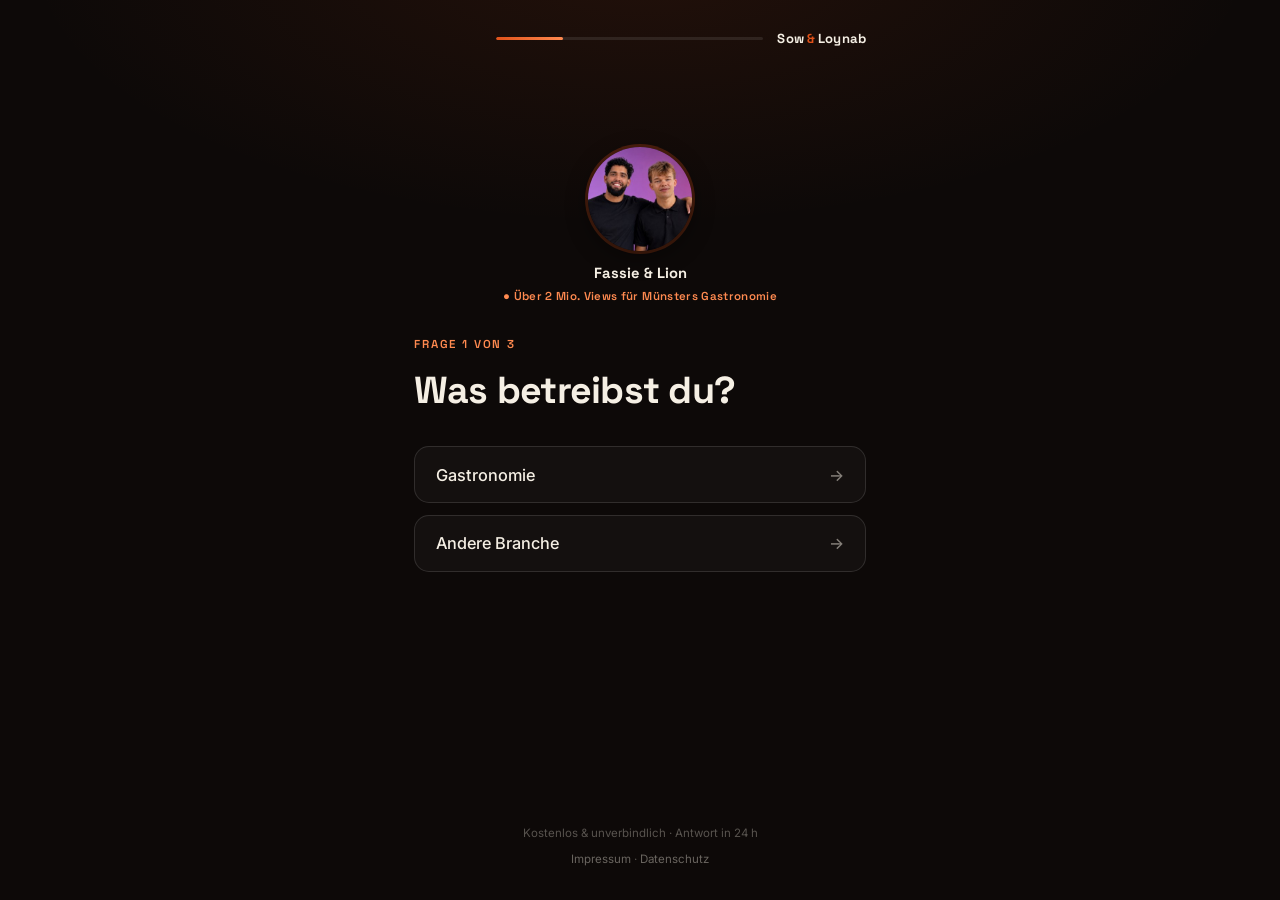
==== check/index.html @ 2d6d18ae "Funnel: sauberer Pfad /check + Weiterleitung von altem funnel.html - Funnel liegt jetzt unter /check" ====
<!DOCTYPE html>
<html lang="de">
<head>
<meta charset="UTF-8">
<meta name="viewport" content="width=device-width, initial-scale=1.0">
<meta name="theme-color" content="#0d0908">
<meta name="robots" content="noindex">
<title>Anfrage · Sow &amp; Loynab Media</title>
<link rel="icon" href="data:image/svg+xml,%3Csvg xmlns='http://www.w3.org/2000/svg' viewBox='0 0 64 64'%3E%3Crect width='64' height='64' rx='14' fill='%23e0521a'/%3E%3Ctext x='32' y='42' font-family='Georgia,serif' font-size='26' font-weight='bold' fill='%23fff' text-anchor='middle'%3ES%26L%3C/text%3E%3C/svg%3E">
<link rel="preconnect" href="https://fonts.googleapis.com">
<link rel="preconnect" href="https://fonts.gstatic.com" crossorigin>
<link href="https://fonts.googleapis.com/css2?family=Space+Grotesk:wght@500;600;700&family=Inter:wght@400;500;600&display=swap" rel="stylesheet">
<style>
*,*::before,*::after{box-sizing:border-box;margin:0;padding:0}
:root{--gold:#e0521a;--gold-l:#ff8a50;--text:#f5efe4;--muted:rgba(245,239,228,.5);--line:rgba(255,255,255,.12)}
html{background:#0d0908}
body{min-height:100svh;background:radial-gradient(ellipse 80% 50% at 50% -5%,rgba(224,82,26,.10),transparent 60%),#0d0908;color:var(--text);font-family:'Inter',sans-serif;-webkit-font-smoothing:antialiased;line-height:1.5}
.funnel{min-height:100svh;max-width:500px;margin:0 auto;display:flex;flex-direction:column;padding:1.25rem 1.5rem 2rem}
/* Kopf: Progress + zurück */
.top{display:flex;align-items:center;gap:.9rem;padding:.4rem 0 1.5rem}
.back{border:none;background:none;color:var(--muted);cursor:pointer;font-family:'Inter',sans-serif;font-size:.82rem;font-weight:500;line-height:1;display:inline-flex;align-items:center;gap:.3rem;flex-shrink:0;padding:.35rem .2rem;transition:color .2s;visibility:hidden}
.back:hover{color:var(--text)}
.prog{flex:1;height:3px;border-radius:3px;background:rgba(255,255,255,.09);overflow:hidden}
.prog-bar{height:100%;width:25%;background:linear-gradient(90deg,var(--gold),var(--gold-l));border-radius:3px;transition:width .4s cubic-bezier(.22,1,.36,1)}
.brand{font-family:'Space Grotesk',sans-serif;font-weight:700;font-size:.82rem;letter-spacing:.01em;flex-shrink:0}
.brand em{color:var(--gold);font-style:normal}
/* Steps */
.stage{flex:1;display:flex;flex-direction:column;justify-content:flex-start;padding:clamp(1.5rem,8vh,5rem) 0 2rem}
.step{display:none;animation:fade .45s cubic-bezier(.22,1,.36,1)}
.step.active{display:block}
@keyframes fade{from{opacity:0;transform:translateY(14px)}to{opacity:1;transform:none}}
.kick{font-family:'Space Grotesk',sans-serif;font-size:.72rem;font-weight:600;letter-spacing:.16em;text-transform:uppercase;color:var(--gold-l);margin-bottom:1rem}
.team-photo{width:104px;height:104px;border-radius:50%;background-image:url('../team.jpg');background-size:140%;background-position:50% 12%;margin:0 auto .7rem;box-shadow:0 6px 22px rgba(0,0,0,.45),0 0 0 3px rgba(224,82,26,.28)}
.team-name{text-align:center;font-family:'Space Grotesk',sans-serif;font-weight:700;font-size:.92rem;color:var(--text);margin-bottom:.25rem}
.trust-line{text-align:center;font-family:'Space Grotesk',sans-serif;font-size:.72rem;font-weight:600;letter-spacing:.03em;color:var(--gold-l);margin-bottom:1.9rem}
.q{font-family:'Space Grotesk',sans-serif;font-weight:700;font-size:clamp(1.75rem,7vw,2.35rem);line-height:1.12;letter-spacing:-.02em;margin-bottom:.6rem}
.q-hint{color:var(--muted);font-size:.9rem;margin-bottom:2rem}
.q+.options{margin-top:2.2rem}
.options{display:flex;flex-direction:column;gap:.7rem}
.opt{width:100%;text-align:left;background:rgba(255,255,255,.03);border:1px solid var(--line);border-radius:15px;padding:1.1rem 1.3rem;color:var(--text);font-family:'Inter',sans-serif;font-size:1.02rem;font-weight:500;cursor:pointer;transition:border-color .2s,background .2s,transform .1s;display:flex;align-items:center;justify-content:space-between;gap:1rem}
.opt:hover{border-color:rgba(224,82,26,.5);background:rgba(224,82,26,.05)}
.opt:active{transform:scale(.99)}
.opt.sel{border-color:var(--gold);background:rgba(224,82,26,.12)}
.opt .arw{color:var(--muted);font-size:1rem}
.opt.sel .arw{color:var(--gold-l)}
/* Freitext-Box */
.other-input{margin-top:.9rem;display:flex;gap:.6rem}
.other-input[hidden]{display:none}
.other-input input{flex:1;background:rgba(255,255,255,.04);border:1px solid var(--line);border-radius:13px;padding:.95rem 1.1rem;color:var(--text);font-family:'Inter',sans-serif;font-size:1rem}
.other-input input:focus{outline:none;border-color:var(--gold)}
.other-input input::placeholder{color:rgba(245,239,228,.32)}
.continue{flex-shrink:0;background:var(--gold);border:none;border-radius:13px;color:#fff;padding:0 1.2rem;font-family:'Space Grotesk',sans-serif;font-weight:700;font-size:.95rem;cursor:pointer}
.err{outline:1.5px solid #cc3030 !important;border-color:#cc3030 !important}
/* Kontakt */
.field{margin-bottom:.8rem}
.field label{display:block;font-size:.75rem;font-weight:600;color:var(--muted);margin-bottom:.35rem}
.field input[type=text]{width:100%;background:rgba(255,255,255,.04);border:1px solid var(--line);border-radius:13px;padding:.95rem 1.1rem;color:var(--text);font-family:'Inter',sans-serif;font-size:1rem}
.field input:focus{outline:none;border-color:var(--gold)}
.field input::placeholder{color:rgba(245,239,228,.3)}
.check{display:flex;align-items:flex-start;gap:.6rem;font-size:.78rem;line-height:1.5;color:var(--muted);margin:1rem 0 1.4rem}
.check input{margin-top:.15rem;accent-color:var(--gold);width:17px;height:17px;flex-shrink:0}
.check a{color:var(--gold-l);text-decoration:none}
.btn-primary{width:100%;background:linear-gradient(105deg,var(--gold),var(--gold-l) 55%,var(--gold));background-size:200% auto;color:#fff;border:none;border-radius:100px;padding:1.05rem 1.5rem;font-family:'Space Grotesk',sans-serif;font-weight:700;font-size:1.02rem;cursor:pointer;box-shadow:0 6px 24px rgba(224,82,26,.4);transition:transform .2s,box-shadow .2s}
.btn-primary:hover{transform:translateY(-2px);box-shadow:0 10px 30px rgba(224,82,26,.55)}
.btn-primary:disabled{opacity:.6;transform:none}
.wa-alt{display:block;text-align:center;margin-top:1.1rem;color:var(--muted);font-size:.85rem;text-decoration:none}
.wa-alt b{color:#25D366;font-weight:600}
.btn-wa{display:inline-flex;align-items:center;justify-content:center;gap:.55rem;background:#25D366;color:#fff;text-decoration:none;border-radius:100px;padding:.95rem 1.7rem;font-family:'Space Grotesk',sans-serif;font-weight:700;font-size:.98rem;box-shadow:0 4px 18px rgba(37,211,102,.35);transition:transform .2s;margin:1.6rem auto .2rem}
.btn-wa:hover{transform:translateY(-2px)}
.btn-wa svg{width:20px;height:20px;fill:#fff}
.wa-note{font-size:.82rem;color:var(--muted);line-height:1.6;max-width:340px;margin:.9rem auto 0}
.summary{background:rgba(255,255,255,.03);border:1px solid var(--line);border-radius:14px;padding:.9rem 1.1rem;margin-bottom:1.5rem;font-size:.82rem;color:var(--muted);line-height:1.7}
.summary b{color:var(--text);font-weight:600}
/* Danke */
.thanks{display:none;text-align:center;margin:auto 0}
.thanks.active{display:block;animation:fade .5s ease}
.ring{width:74px;height:74px;border-radius:50%;background:rgba(224,82,26,.14);border:1px solid rgba(224,82,26,.4);display:flex;align-items:center;justify-content:center;margin:0 auto 1.5rem;font-size:2rem;color:var(--gold-l)}
.thanks h2{font-family:'Space Grotesk',sans-serif;font-size:1.7rem;margin-bottom:.8rem}
.thanks p{color:var(--muted);line-height:1.7;max-width:360px;margin:0 auto}
.sig{margin-top:1.6rem;font-size:.8rem;color:var(--muted)}
.sig b{color:var(--text)}
.foot{text-align:center;font-size:.72rem;color:rgba(245,239,228,.32);padding-top:1rem}
.foot-legal{display:block;margin-top:.5rem}
.foot-legal a{color:rgba(245,239,228,.4);text-decoration:none}
.foot-legal a:hover{color:var(--gold-l)}
.modal-ov{position:fixed;inset:0;z-index:200;background:rgba(5,4,3,.82);backdrop-filter:blur(6px);-webkit-backdrop-filter:blur(6px);display:flex;align-items:flex-end;justify-content:center;opacity:0;visibility:hidden;transition:opacity .3s,visibility .3s}
.modal-ov.open{opacity:1;visibility:visible}
.modal-card{width:100%;max-width:520px;max-height:88vh;background:#15100c;border:1px solid var(--line);border-radius:20px 20px 0 0;display:flex;flex-direction:column;transform:translateY(32px);transition:transform .3s cubic-bezier(.22,1,.36,1)}
.modal-ov.open .modal-card{transform:none}
.modal-hd{display:flex;align-items:center;justify-content:space-between;padding:1.1rem 1.3rem;border-bottom:1px solid var(--line);flex-shrink:0}
.modal-hd h3{font-family:'Space Grotesk',sans-serif;font-size:1.05rem;font-weight:700}
.modal-x{background:none;border:none;color:var(--muted);font-size:1.3rem;line-height:1;cursor:pointer;padding:.2rem .3rem}
.modal-bd{overflow-y:auto;padding:1.2rem 1.3rem 1.8rem;font-size:.82rem;line-height:1.65;color:rgba(245,239,228,.72)}
.modal-bd h4{font-family:'Space Grotesk',sans-serif;color:var(--text);font-size:.88rem;margin:1.1rem 0 .4rem}
.modal-bd h4:first-child{margin-top:0}
.modal-bd p{margin-bottom:.6rem}
.modal-bd strong{color:var(--text)}
</style>
</head>
<body>
<div class="funnel">
  <div class="top">
    <button class="back" id="back" aria-label="Zurück">&larr; Zurück</button>
    <div class="prog"><div class="prog-bar" id="bar"></div></div>
    <div class="brand">Sow <em>&amp;</em> Loynab</div>
  </div>

  <div class="stage">

    <!-- FRAGE 1 -->
    <section class="step active" data-step="0">
      <div class="team-photo" role="img" aria-label="Fassie und Lion aus Münster"></div>
      <div class="team-name">Fassie &amp; Lion</div>
      <div class="trust-line">● Über 2 Mio. Views für Münsters Gastronomie</div>
      <div class="kick">Frage 1 von 3</div>
      <h2 class="q">Was betreibst du?</h2>
      <div class="options">
        <button class="opt" data-q="branche" data-v="Gastronomie">Gastronomie <span class="arw">→</span></button>
        <button class="opt" data-q="branche" data-v="Andere Branche" data-ask="Welche Branche?" data-prefix="">Andere Branche <span class="arw">→</span></button>
      </div>
      <div class="other-input" hidden><input type="text"><button class="continue">Weiter</button></div>
    </section>

    <!-- FRAGE 2 -->
    <section class="step" data-step="1">
      <div class="kick">Frage 2 von 3</div>
      <h2 class="q">Wo ist dein Laden?</h2>
      <div class="q-hint">Mehrere Standorte? Nimm den, der Münster am nächsten ist.</div>
      <div class="options">
        <button class="opt" data-q="standort" data-v="Münster">Münster <span class="arw">→</span></button>
        <button class="opt" data-q="standort" data-v="In NRW" data-ask="In welcher Stadt?" data-prefix="NRW – ">In NRW <span class="arw">→</span></button>
        <button class="opt" data-q="standort" data-v="Außerhalb" data-ask="In welcher Stadt?" data-prefix="Außerhalb – ">Außerhalb <span class="arw">→</span></button>
      </div>
      <div class="other-input" hidden><input type="text"><button class="continue">Weiter</button></div>
    </section>

    <!-- FRAGE 3 -->
    <section class="step" data-step="2">
      <div class="kick">Frage 3 von 3</div>
      <h2 class="q">Machst du aktuell schon Social Media für deinen Laden?</h2>
      <div class="options">
        <button class="opt" data-q="social" data-v="Ja, mit einer Agentur">Ja, mit einer Agentur <span class="arw">→</span></button>
        <button class="opt" data-q="social" data-v="Ja, selbst / mit dem Team">Ja, selbst / mit dem Team <span class="arw">→</span></button>
        <button class="opt" data-q="social" data-v="Nein, noch nicht richtig">Nein, noch nicht richtig <span class="arw">→</span></button>
      </div>
      <div class="other-input" hidden><input type="text"><button class="continue">Weiter</button></div>
    </section>

    <!-- KONTAKT -->
    <section class="step" data-step="3">
      <div class="kick">Fast geschafft</div>
      <h2 class="q">Wohin dürfen wir dir antworten?</h2>
      <div class="summary" id="summary"></div>
      <form id="contact-form" novalidate>
        <div class="field"><label for="c-name">Dein Name</label><input type="text" id="c-name" placeholder="Max Mustermann"></div>
        <div class="field"><label for="c-lokal">Name deines Lokals</label><input type="text" id="c-lokal" placeholder="z. B. Café Münster"></div>
        <div class="field"><label for="c-kontakt">E-Mail oder Telefon</label><input type="text" id="c-kontakt" placeholder="hallo@deinlokal.de oder 0151 …"></div>
        <label class="check"><input type="checkbox" id="c-dsgvo"><span>Ich stimme zu, dass meine Angaben zur Kontaktaufnahme gespeichert werden. (<a href="#" data-modal="datenschutz">Datenschutz</a>)</span></label>
        <button type="submit" class="btn-primary" id="submit-btn">Auf die Warteliste →</button>
      </form>
      <a class="wa-alt" id="wa-alt" href="#">oder direkt <b>per WhatsApp schreiben →</b></a>
    </section>

  </div>

  <!-- DANKE -->
  <div class="thanks" id="thanks">
    <div class="ring">✓</div>
    <h2>Top — deine Anfrage ist da.</h2>
    <p>Wir schauen uns deinen Laden persönlich an und melden uns innerhalb von 24&nbsp;Stunden.</p>
    <a class="btn-wa" id="wa-after" href="#">
      <svg viewBox="0 0 24 24" aria-hidden="true"><path d="M17.472 14.382c-.297-.149-1.758-.867-2.03-.967-.273-.099-.471-.148-.67.15-.197.297-.767.966-.94 1.164-.173.199-.347.223-.644.075-.297-.15-1.255-.463-2.39-1.475-.883-.788-1.48-1.761-1.653-2.059-.173-.297-.018-.458.13-.606.134-.133.298-.347.446-.52.149-.174.198-.298.298-.497.099-.198.05-.371-.025-.52-.075-.149-.669-1.612-.916-2.207-.242-.579-.487-.5-.669-.51-.173-.008-.371-.01-.57-.01-.198 0-.52.074-.792.372-.272.297-1.04 1.016-1.04 2.479 0 1.462 1.065 2.875 1.213 3.074.149.198 2.096 3.2 5.077 4.487.709.306 1.262.489 1.694.625.712.227 1.36.195 1.871.118.571-.085 1.758-.719 2.006-1.413.248-.694.248-1.289.173-1.413-.074-.124-.272-.198-.57-.347m-5.421 7.403h-.004a9.87 9.87 0 01-5.031-1.378l-.361-.214-3.741.982.998-3.648-.235-.374a9.86 9.86 0 01-1.51-5.26c.001-5.45 4.436-9.884 9.888-9.884 2.64 0 5.122 1.03 6.988 2.898a9.825 9.825 0 012.893 6.994c-.003 5.45-4.437 9.884-9.885 9.884m8.413-18.297A11.815 11.815 0 0012.05 0C5.495 0 .16 5.335.157 11.892c0 2.096.547 4.142 1.588 5.945L.057 24l6.305-1.654a11.882 11.882 0 005.683 1.448h.005c6.554 0 11.89-5.335 11.893-11.893a11.821 11.821 0 00-3.48-8.413z"/></svg>
      Direkt per WhatsApp schreiben
    </a>
    <p class="wa-note">Am liebsten unkompliziert per WhatsApp — da antworten wir am schnellsten. Deine Angaben sind schon vorausgefüllt, ein Tipp genügt.</p>
    <div class="sig">— <b>Fassie &amp; Lion</b> aus Münster</div>
  </div>

  <div class="foot">Kostenlos &amp; unverbindlich · Antwort in 24&nbsp;h<span class="foot-legal"><a href="#" data-modal="impressum">Impressum</a> · <a href="#" data-modal="datenschutz">Datenschutz</a></span></div>
</div>

<script>
(function(){
  var FORMSPREE = 'https://formspree.io/f/mkodlooe';
  var WA = '491758775258';
  var state = {};
  /* Quelle aus dem Link lesen: ?q=instagram / ?q=tiktok */
  var _q = (new URLSearchParams(location.search).get('q') || '').toLowerCase();
  var SOURCE = (_q === 'ig' || _q === 'instagram') ? 'Instagram'
             : (_q === 'tt' || _q === 'tiktok') ? 'TikTok'
             : (_q ? _q : 'Direkt / Unbekannt');
  var steps = [].slice.call(document.querySelectorAll('.step[data-step]'));
  var total = steps.length;
  var cur = 0;
  var bar = document.getElementById('bar');
  var back = document.getElementById('back');
  var thanks = document.getElementById('thanks');

  function render(){
    steps.forEach(function(s,i){ s.classList.toggle('active', i===cur); });
    bar.style.width = ((cur+1)/total*100) + '%';
    back.style.visibility = cur>0 ? 'visible' : 'hidden';
    if(cur===total-1) buildSummary();
    try{ window.scrollTo(0,0); }catch(e){}
  }
  function next(){ if(cur<total-1){ cur++; render(); } }
  function prev(){ if(cur>0){ cur--; render(); } }
  back.addEventListener('click', prev);

  document.querySelectorAll('.opt').forEach(function(btn){
    btn.addEventListener('click', function(){
      var step = btn.closest('.step');
      step.querySelectorAll('.opt').forEach(function(b){ b.classList.remove('sel'); });
      btn.classList.add('sel');
      var q = btn.dataset.q;
      var box = step.querySelector('.other-input');
      if(btn.dataset.ask){
        var inp = box.querySelector('input');
        inp.placeholder = btn.dataset.ask;
        inp.value = '';
        box.hidden = false;
        box.dataset.q = q;
        box.dataset.prefix = btn.dataset.prefix || '';
        box.dataset.fallback = btn.dataset.v;
        inp.focus();
      } else {
        if(box) box.hidden = true;
        state[q] = btn.dataset.v;
        setTimeout(next, 200);
      }
    });
  });

  document.querySelectorAll('.other-input .continue').forEach(function(c){
    c.addEventListener('click', function(){
      var box = c.closest('.other-input');
      var inp = box.querySelector('input');
      var txt = inp.value.trim();
      if(!txt){ inp.classList.add('err'); setTimeout(function(){ inp.classList.remove('err'); }, 2000); return; }
      state[box.dataset.q] = (box.dataset.prefix || '') + txt;
      box.hidden = true;
      setTimeout(next, 150);
    });
  });
  document.querySelectorAll('.other-input input').forEach(function(inp){
    inp.addEventListener('keydown', function(e){ if(e.key==='Enter'){ e.preventDefault(); inp.closest('.other-input').querySelector('.continue').click(); } });
  });

  var stepIndex = { branche:0, standort:1, social:2 };
  function answer(key){
    if(state[key] && String(state[key]).trim()) return state[key];
    var st = steps[stepIndex[key]];
    if(st){ var box = st.querySelector('.other-input'); var inp = box && box.querySelector('input'); if(inp && inp.value.trim()) return (box.dataset.prefix||'') + inp.value.trim(); }
    return '';
  }
  function buildSummary(){
    var s = document.getElementById('summary');
    s.innerHTML = '<b>Branche:</b> ' + (answer('branche')||'–') + '<br><b>Standort:</b> ' + (answer('standort')||'–') + '<br><b>Social Media:</b> ' + (answer('social')||'–');
  }

  var name = document.getElementById('c-name');
  var lokal = document.getElementById('c-lokal');
  var kontakt = document.getElementById('c-kontakt');
  var dsgvo = document.getElementById('c-dsgvo');
  var form = document.getElementById('contact-form');
  var btn = document.getElementById('submit-btn');

  function flag(el){ el.classList.add('err'); setTimeout(function(){ el.classList.remove('err'); }, 2200); }
  function validContact(){
    var ok = true;
    if(!name.value.trim()){ flag(name); ok=false; }
    if(!lokal.value.trim()){ flag(lokal); ok=false; }
    if(!kontakt.value.trim()){ flag(kontakt); ok=false; }
    return ok;
  }
  function waLink(){
    var m = 'Hallo Fassie & Lion! ';
    if(name.value.trim()) m += 'Ich bin ' + name.value.trim() + '. ';
    if(lokal.value.trim()) m += 'Lokal: ' + lokal.value.trim() + '. ';
    m += 'Branche: ' + (answer('branche')||'-') + ' · Standort: ' + (answer('standort')||'-') + ' · Social Media: ' + (answer('social')||'-') + '. ';
    m += 'Ich möchte auf die Warteliste.';
    if(kontakt.value.trim()) m += ' Kontakt: ' + kontakt.value.trim();
    m += ' | Quelle: ' + SOURCE;
    return 'https://wa.me/' + WA + '?text=' + encodeURIComponent(m);
  }

  function done(){
    steps.forEach(function(s){ s.classList.remove('active'); });
    document.querySelector('.stage').style.display = 'none';
    document.querySelector('.top').style.display = 'none';
    thanks.classList.add('active');
    try{ window.scrollTo(0,0); }catch(e){}
  }

  document.getElementById('wa-alt').addEventListener('click', function(e){
    e.preventDefault();
    if(!validContact()) return;
    window.open(waLink(), '_blank', 'noopener');
    done();
  });

  var waAfter = document.getElementById('wa-after');
  if(waAfter) waAfter.addEventListener('click', function(e){ e.preventDefault(); window.open(waLink(), '_blank', 'noopener'); });

  form.addEventListener('submit', function(e){
    e.preventDefault();
    if(!validContact()) return;
    if(!dsgvo.checked){ flag(dsgvo.parentElement); return; }
    if(FORMSPREE.indexOf('/f/')===-1 || FORMSPREE.indexOf('DEIN_ENDPUNKT')!==-1){
      window.open(waLink(), '_blank', 'noopener'); done(); return;
    }
    btn.disabled = true; btn.textContent = 'Wird gesendet …';
    var fd = new FormData();
    fd.append('Branche', answer('branche'));
    fd.append('Standort', answer('standort'));
    fd.append('Social Media', answer('social'));
    fd.append('Name', name.value.trim());
    fd.append('Lokal', lokal.value.trim());
    fd.append('Kontakt', kontakt.value.trim());
    fd.append('Quelle', SOURCE);
    fd.append('_subject', 'Neue Anfrage (' + SOURCE + '): ' + (lokal.value.trim() || name.value.trim()));
    fetch(FORMSPREE, { method:'POST', headers:{'Accept':'application/json'}, body: fd })
      .then(function(){ done(); })
      .catch(function(){ window.open(waLink(),'_blank','noopener'); done(); });
  });

  render();
})();
</script>
<!-- IMPRESSUM POPUP -->
<div class="modal-ov" id="m-impressum" role="dialog" aria-modal="true" aria-label="Impressum">
  <div class="modal-card">
    <div class="modal-hd"><h3>Impressum</h3><button class="modal-x" data-close aria-label="Schließen">&times;</button></div>
    <div class="modal-bd">
      <h4>Angaben gemäß § 5 TMG</h4>
      <p><strong>Sow &amp; Loynab Media GbR</strong><br>Heinrich-Ebel-Str. 11<br>48161 Münster<br>Deutschland</p>
      <h4>Vertreten durch</h4>
      <p>die Gesellschafter Fassie Loynab und Lion Sow</p>
      <h4>Kontakt</h4>
      <p>E-Mail: loynabf@gmail.com<br>Telefon: 0176 53782372</p>
      <h4>Verantwortlich für den Inhalt nach § 18 Abs. 2 MStV</h4>
      <p>Fassie Loynab und Lion Sow<br>Heinrich-Ebel-Str. 11, 48161 Münster</p>
      <h4>Streitschlichtung</h4>
      <p>Die Europäische Kommission stellt eine Plattform zur Online-Streitbeilegung (OS) bereit: https://ec.europa.eu/consumers/odr/. Wir sind nicht bereit oder verpflichtet, an Streitbeilegungsverfahren vor einer Verbraucherschlichtungsstelle teilzunehmen.</p>
      <h4>Haftung für Inhalte</h4>
      <p>Als Diensteanbieter sind wir gemäß § 7 Abs. 1 TMG für eigene Inhalte auf diesen Seiten nach den allgemeinen Gesetzen verantwortlich. Nach §§ 8 bis 10 TMG sind wir als Diensteanbieter jedoch nicht verpflichtet, übermittelte oder gespeicherte fremde Informationen zu überwachen.</p>
    </div>
  </div>
</div>

<!-- DATENSCHUTZ POPUP -->
<div class="modal-ov" id="m-datenschutz" role="dialog" aria-modal="true" aria-label="Datenschutzerklärung">
  <div class="modal-card">
    <div class="modal-hd"><h3>Datenschutzerklärung</h3><button class="modal-x" data-close aria-label="Schließen">&times;</button></div>
    <div class="modal-bd">
      <h4>1. Verantwortlicher</h4>
      <p>Verantwortlich im Sinne der DSGVO ist:<br><strong>Sow &amp; Loynab Media GbR</strong>, Heinrich-Ebel-Str. 11, 48161 Münster. E-Mail: loynabf@gmail.com</p>
      <h4>2. Erhebung und Speicherung personenbezogener Daten</h4>
      <p>Wenn ihr unser Kontaktformular ausfüllt, erheben wir folgende Daten: Vorname, Name des Lokals, E-Mail-Adresse bzw. Telefonnummer sowie eure Antworten auf die Qualifizierungsfragen (Branche, Standort, Social-Media-Status). Diese Daten werden ausschließlich zur Bearbeitung eurer Anfrage und zur Kontaktaufnahme verwendet. Rechtsgrundlage: Art. 6 Abs. 1 lit. b DSGVO (Vertragsanbahnung) sowie Art. 6 Abs. 1 lit. a DSGVO (Einwilligung).</p>
      <h4>3. Verarbeitung über Formspree</h4>
      <p>Die Übermittlung des Formulars erfolgt über den Dienstleister Formspree (Formspree Inc., USA), der die Anfrage an uns weiterleitet. Die Datenübertragung in die USA erfolgt auf Grundlage der EU-Standardvertragsklauseln.</p>
      <h4>4. Weitergabe von Daten</h4>
      <p>Eine Weitergabe eurer personenbezogenen Daten an weitere Dritte findet nur statt, wenn dies zur Vertragserfüllung erforderlich ist, ihr ausdrücklich eingewilligt habt, oder eine gesetzliche Verpflichtung besteht.</p>
      <h4>5. Eure Rechte</h4>
      <p>Ihr habt das Recht auf: Auskunft (Art. 15 DSGVO), Berichtigung (Art. 16 DSGVO), Löschung (Art. 17 DSGVO), Einschränkung der Verarbeitung (Art. 18 DSGVO), Datenübertragbarkeit (Art. 20 DSGVO) sowie Widerspruch (Art. 21 DSGVO). Zur Ausübung wendet euch an: loynabf@gmail.com</p>
      <h4>6. Beschwerderecht</h4>
      <p>Ihr habt das Recht, euch bei einer Datenschutz-Aufsichtsbehörde zu beschweren. Zuständig für NRW ist die Landesbeauftragte für Datenschutz und Informationsfreiheit Nordrhein-Westfalen.</p>
      <h4>7. Speicherdauer</h4>
      <p>Anfrage-Daten werden nach Abschluss der Kommunikation und Ablauf gesetzlicher Aufbewahrungsfristen gelöscht, spätestens nach 3 Jahren.</p>
      <p style="margin-top:1.25rem;font-size:.75rem;">Stand: 2026</p>
    </div>
  </div>
</div>

<script>
(function(){
  function openM(id){ var m=document.getElementById('m-'+id); if(m){ m.classList.add('open'); document.body.style.overflow='hidden'; } }
  function closeM(){ document.querySelectorAll('.modal-ov.open').forEach(function(m){ m.classList.remove('open'); }); document.body.style.overflow=''; }
  document.addEventListener('click', function(e){
    var open=e.target.closest('[data-modal]');
    if(open){ e.preventDefault(); openM(open.getAttribute('data-modal')); return; }
    if(e.target.closest('[data-close]')){ closeM(); return; }
    if(e.target.classList.contains('modal-ov')){ closeM(); return; }
  });
  document.addEventListener('keydown', function(e){ if(e.key==='Escape') closeM(); });
})();
</script>
</body>
</html>
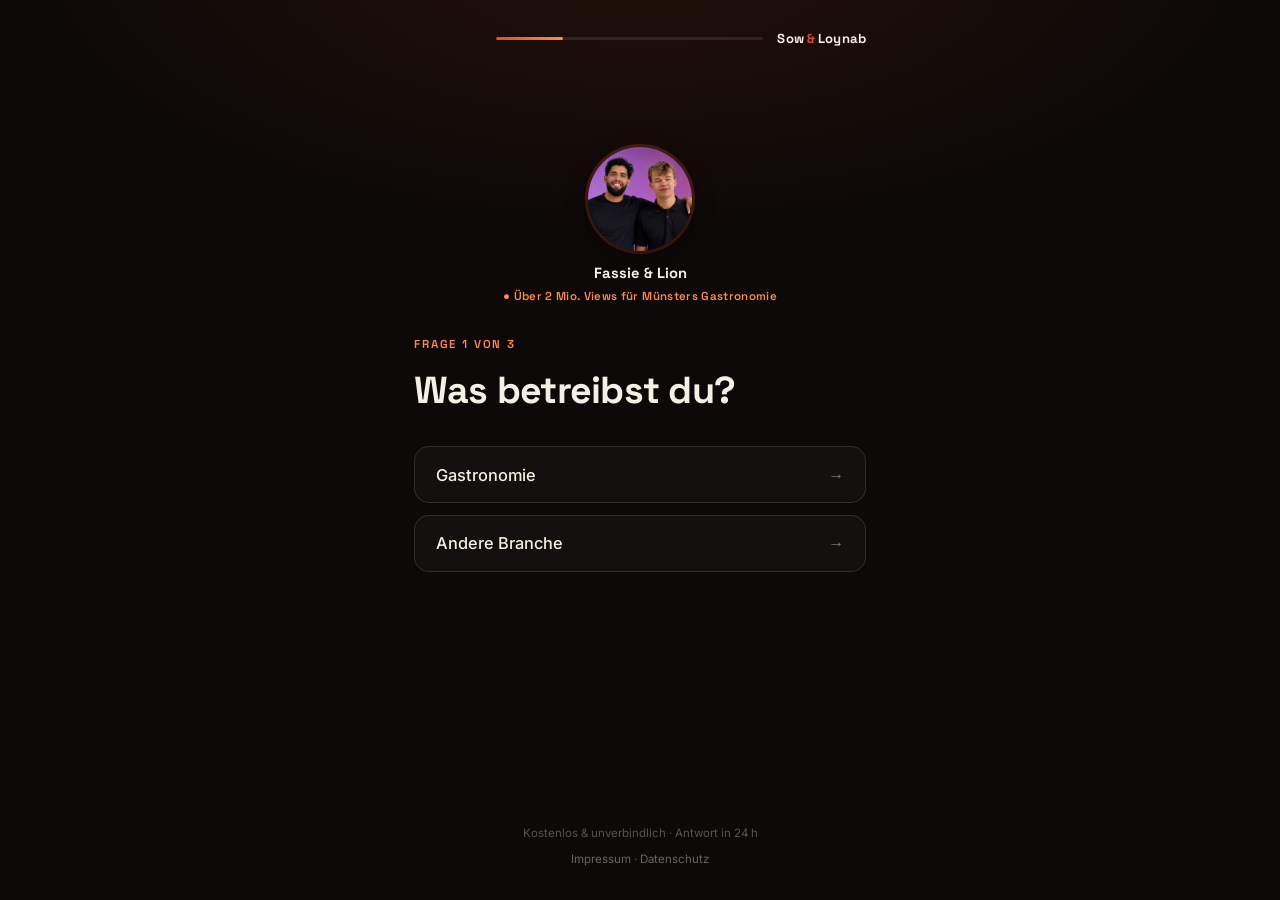
==== commit 6ad5914e: "DSGVO: Google Fonts selbst hosten statt von Google laden - 18 woff2-Dateien (latin + latin-ext) loka" ====
--- a/check/index.html
+++ b/check/index.html
@@ -7,9 +7,8 @@
 <meta name="robots" content="noindex">
 <title>Anfrage · Sow &amp; Loynab Media</title>
 <link rel="icon" href="data:image/svg+xml,%3Csvg xmlns='http://www.w3.org/2000/svg' viewBox='0 0 64 64'%3E%3Crect width='64' height='64' rx='14' fill='%23e0521a'/%3E%3Ctext x='32' y='42' font-family='Georgia,serif' font-size='26' font-weight='bold' fill='%23fff' text-anchor='middle'%3ES%26L%3C/text%3E%3C/svg%3E">
-<link rel="preconnect" href="https://fonts.googleapis.com">
-<link rel="preconnect" href="https://fonts.gstatic.com" crossorigin>
-<link href="https://fonts.googleapis.com/css2?family=Space+Grotesk:wght@500;600;700&family=Inter:wght@400;500;600&display=swap" rel="stylesheet">
+<!-- Schriften selbst gehostet (DSGVO: kein Google-Fonts-Aufruf) -->
+<link rel="stylesheet" href="../fonts/fonts.css">
 <style>
 *,*::before,*::after{box-sizing:border-box;margin:0;padding:0}
 :root{--gold:#e0521a;--gold-l:#ff8a50;--text:#f5efe4;--muted:rgba(245,239,228,.5);--line:rgba(255,255,255,.12)}
@@ -181,7 +180,7 @@
 
 <script>
 (function(){
-  var FORMSPREE = 'https://formspree.io/f/mkodlooe';
+  var FORMSPREE = 'https://formspree.io/f/mwleerpb';
   var WA = '491758775258';
   var state = {};
   /* Quelle aus dem Link lesen: ?q=instagram / ?q=tiktok */
@@ -337,7 +336,7 @@
       <h4>Vertreten durch</h4>
       <p>die Gesellschafter Fassie Loynab und Lion Sow</p>
       <h4>Kontakt</h4>
-      <p>E-Mail: loynabf@gmail.com<br>Telefon: 0176 53782372</p>
+      <p>E-Mail: hallo@sowloynab.de<br>Telefon: 0175 8775258</p>
       <h4>Verantwortlich für den Inhalt nach § 18 Abs. 2 MStV</h4>
       <p>Fassie Loynab und Lion Sow<br>Heinrich-Ebel-Str. 11, 48161 Münster</p>
       <h4>Streitschlichtung</h4>
@@ -354,7 +353,7 @@
     <div class="modal-hd"><h3>Datenschutzerklärung</h3><button class="modal-x" data-close aria-label="Schließen">&times;</button></div>
     <div class="modal-bd">
       <h4>1. Verantwortlicher</h4>
-      <p>Verantwortlich im Sinne der DSGVO ist:<br><strong>Sow &amp; Loynab Media GbR</strong>, Heinrich-Ebel-Str. 11, 48161 Münster. E-Mail: loynabf@gmail.com</p>
+      <p>Verantwortlich im Sinne der DSGVO ist:<br><strong>Sow &amp; Loynab Media GbR</strong>, Heinrich-Ebel-Str. 11, 48161 Münster. E-Mail: hallo@sowloynab.de</p>
       <h4>2. Erhebung und Speicherung personenbezogener Daten</h4>
       <p>Wenn ihr unser Kontaktformular ausfüllt, erheben wir folgende Daten: Vorname, Name des Lokals, E-Mail-Adresse bzw. Telefonnummer sowie eure Antworten auf die Qualifizierungsfragen (Branche, Standort, Social-Media-Status). Diese Daten werden ausschließlich zur Bearbeitung eurer Anfrage und zur Kontaktaufnahme verwendet. Rechtsgrundlage: Art. 6 Abs. 1 lit. b DSGVO (Vertragsanbahnung) sowie Art. 6 Abs. 1 lit. a DSGVO (Einwilligung).</p>
       <h4>3. Verarbeitung über Formspree</h4>
@@ -362,7 +361,7 @@
       <h4>4. Weitergabe von Daten</h4>
       <p>Eine Weitergabe eurer personenbezogenen Daten an weitere Dritte findet nur statt, wenn dies zur Vertragserfüllung erforderlich ist, ihr ausdrücklich eingewilligt habt, oder eine gesetzliche Verpflichtung besteht.</p>
       <h4>5. Eure Rechte</h4>
-      <p>Ihr habt das Recht auf: Auskunft (Art. 15 DSGVO), Berichtigung (Art. 16 DSGVO), Löschung (Art. 17 DSGVO), Einschränkung der Verarbeitung (Art. 18 DSGVO), Datenübertragbarkeit (Art. 20 DSGVO) sowie Widerspruch (Art. 21 DSGVO). Zur Ausübung wendet euch an: loynabf@gmail.com</p>
+      <p>Ihr habt das Recht auf: Auskunft (Art. 15 DSGVO), Berichtigung (Art. 16 DSGVO), Löschung (Art. 17 DSGVO), Einschränkung der Verarbeitung (Art. 18 DSGVO), Datenübertragbarkeit (Art. 20 DSGVO) sowie Widerspruch (Art. 21 DSGVO). Zur Ausübung wendet euch an: hallo@sowloynab.de</p>
       <h4>6. Beschwerderecht</h4>
       <p>Ihr habt das Recht, euch bei einer Datenschutz-Aufsichtsbehörde zu beschweren. Zuständig für NRW ist die Landesbeauftragte für Datenschutz und Informationsfreiheit Nordrhein-Westfalen.</p>
       <h4>7. Speicherdauer</h4>
--- a/fonts/fonts.css
+++ b/fonts/fonts.css
@@ -0,0 +1,179 @@
+/* latin-ext */
+@font-face {
+  font-family: 'Inter';
+  font-style: normal;
+  font-weight: 300;
+  font-display: swap;
+  src: url(inter-300-latin-ext.woff2) format('woff2');
+  unicode-range: U+0100-02BA, U+02BD-02C5, U+02C7-02CC, U+02CE-02D7, U+02DD-02FF, U+0304, U+0308, U+0329, U+1D00-1DBF, U+1E00-1E9F, U+1EF2-1EFF, U+2020, U+20A0-20AB, U+20AD-20C0, U+2113, U+2C60-2C7F, U+A720-A7FF;
+}
+
+/* latin */
+@font-face {
+  font-family: 'Inter';
+  font-style: normal;
+  font-weight: 300;
+  font-display: swap;
+  src: url(inter-300-latin.woff2) format('woff2');
+  unicode-range: U+0000-00FF, U+0131, U+0152-0153, U+02BB-02BC, U+02C6, U+02DA, U+02DC, U+0304, U+0308, U+0329, U+2000-206F, U+20AC, U+2122, U+2191, U+2193, U+2212, U+2215, U+FEFF, U+FFFD;
+}
+
+/* latin-ext */
+@font-face {
+  font-family: 'Inter';
+  font-style: normal;
+  font-weight: 400;
+  font-display: swap;
+  src: url(inter-400-latin-ext.woff2) format('woff2');
+  unicode-range: U+0100-02BA, U+02BD-02C5, U+02C7-02CC, U+02CE-02D7, U+02DD-02FF, U+0304, U+0308, U+0329, U+1D00-1DBF, U+1E00-1E9F, U+1EF2-1EFF, U+2020, U+20A0-20AB, U+20AD-20C0, U+2113, U+2C60-2C7F, U+A720-A7FF;
+}
+
+/* latin */
+@font-face {
+  font-family: 'Inter';
+  font-style: normal;
+  font-weight: 400;
+  font-display: swap;
+  src: url(inter-400-latin.woff2) format('woff2');
+  unicode-range: U+0000-00FF, U+0131, U+0152-0153, U+02BB-02BC, U+02C6, U+02DA, U+02DC, U+0304, U+0308, U+0329, U+2000-206F, U+20AC, U+2122, U+2191, U+2193, U+2212, U+2215, U+FEFF, U+FFFD;
+}
+
+/* latin-ext */
+@font-face {
+  font-family: 'Inter';
+  font-style: normal;
+  font-weight: 500;
+  font-display: swap;
+  src: url(inter-500-latin-ext.woff2) format('woff2');
+  unicode-range: U+0100-02BA, U+02BD-02C5, U+02C7-02CC, U+02CE-02D7, U+02DD-02FF, U+0304, U+0308, U+0329, U+1D00-1DBF, U+1E00-1E9F, U+1EF2-1EFF, U+2020, U+20A0-20AB, U+20AD-20C0, U+2113, U+2C60-2C7F, U+A720-A7FF;
+}
+
+/* latin */
+@font-face {
+  font-family: 'Inter';
+  font-style: normal;
+  font-weight: 500;
+  font-display: swap;
+  src: url(inter-500-latin.woff2) format('woff2');
+  unicode-range: U+0000-00FF, U+0131, U+0152-0153, U+02BB-02BC, U+02C6, U+02DA, U+02DC, U+0304, U+0308, U+0329, U+2000-206F, U+20AC, U+2122, U+2191, U+2193, U+2212, U+2215, U+FEFF, U+FFFD;
+}
+
+/* latin-ext */
+@font-face {
+  font-family: 'Inter';
+  font-style: normal;
+  font-weight: 600;
+  font-display: swap;
+  src: url(inter-600-latin-ext.woff2) format('woff2');
+  unicode-range: U+0100-02BA, U+02BD-02C5, U+02C7-02CC, U+02CE-02D7, U+02DD-02FF, U+0304, U+0308, U+0329, U+1D00-1DBF, U+1E00-1E9F, U+1EF2-1EFF, U+2020, U+20A0-20AB, U+20AD-20C0, U+2113, U+2C60-2C7F, U+A720-A7FF;
+}
+
+/* latin */
+@font-face {
+  font-family: 'Inter';
+  font-style: normal;
+  font-weight: 600;
+  font-display: swap;
+  src: url(inter-600-latin.woff2) format('woff2');
+  unicode-range: U+0000-00FF, U+0131, U+0152-0153, U+02BB-02BC, U+02C6, U+02DA, U+02DC, U+0304, U+0308, U+0329, U+2000-206F, U+20AC, U+2122, U+2191, U+2193, U+2212, U+2215, U+FEFF, U+FFFD;
+}
+
+/* latin-ext */
+@font-face {
+  font-family: 'Inter';
+  font-style: normal;
+  font-weight: 700;
+  font-display: swap;
+  src: url(inter-700-latin-ext.woff2) format('woff2');
+  unicode-range: U+0100-02BA, U+02BD-02C5, U+02C7-02CC, U+02CE-02D7, U+02DD-02FF, U+0304, U+0308, U+0329, U+1D00-1DBF, U+1E00-1E9F, U+1EF2-1EFF, U+2020, U+20A0-20AB, U+20AD-20C0, U+2113, U+2C60-2C7F, U+A720-A7FF;
+}
+
+/* latin */
+@font-face {
+  font-family: 'Inter';
+  font-style: normal;
+  font-weight: 700;
+  font-display: swap;
+  src: url(inter-700-latin.woff2) format('woff2');
+  unicode-range: U+0000-00FF, U+0131, U+0152-0153, U+02BB-02BC, U+02C6, U+02DA, U+02DC, U+0304, U+0308, U+0329, U+2000-206F, U+20AC, U+2122, U+2191, U+2193, U+2212, U+2215, U+FEFF, U+FFFD;
+}
+
+/* latin-ext */
+@font-face {
+  font-family: 'Playfair Display';
+  font-style: italic;
+  font-weight: 700;
+  font-display: swap;
+  src: url(playfairdisplay-700-i-latin-ext.woff2) format('woff2');
+  unicode-range: U+0100-02BA, U+02BD-02C5, U+02C7-02CC, U+02CE-02D7, U+02DD-02FF, U+0304, U+0308, U+0329, U+1D00-1DBF, U+1E00-1E9F, U+1EF2-1EFF, U+2020, U+20A0-20AB, U+20AD-20C0, U+2113, U+2C60-2C7F, U+A720-A7FF;
+}
+
+/* latin */
+@font-face {
+  font-family: 'Playfair Display';
+  font-style: italic;
+  font-weight: 700;
+  font-display: swap;
+  src: url(playfairdisplay-700-i-latin.woff2) format('woff2');
+  unicode-range: U+0000-00FF, U+0131, U+0152-0153, U+02BB-02BC, U+02C6, U+02DA, U+02DC, U+0304, U+0308, U+0329, U+2000-206F, U+20AC, U+2122, U+2191, U+2193, U+2212, U+2215, U+FEFF, U+FFFD;
+}
+
+/* latin-ext */
+@font-face {
+  font-family: 'Space Grotesk';
+  font-style: normal;
+  font-weight: 500;
+  font-display: swap;
+  src: url(spacegrotesk-500-latin-ext.woff2) format('woff2');
+  unicode-range: U+0100-02BA, U+02BD-02C5, U+02C7-02CC, U+02CE-02D7, U+02DD-02FF, U+0304, U+0308, U+0329, U+1D00-1DBF, U+1E00-1E9F, U+1EF2-1EFF, U+2020, U+20A0-20AB, U+20AD-20C0, U+2113, U+2C60-2C7F, U+A720-A7FF;
+}
+
+/* latin */
+@font-face {
+  font-family: 'Space Grotesk';
+  font-style: normal;
+  font-weight: 500;
+  font-display: swap;
+  src: url(spacegrotesk-500-latin.woff2) format('woff2');
+  unicode-range: U+0000-00FF, U+0131, U+0152-0153, U+02BB-02BC, U+02C6, U+02DA, U+02DC, U+0304, U+0308, U+0329, U+2000-206F, U+20AC, U+2122, U+2191, U+2193, U+2212, U+2215, U+FEFF, U+FFFD;
+}
+
+/* latin-ext */
+@font-face {
+  font-family: 'Space Grotesk';
+  font-style: normal;
+  font-weight: 600;
+  font-display: swap;
+  src: url(spacegrotesk-600-latin-ext.woff2) format('woff2');
+  unicode-range: U+0100-02BA, U+02BD-02C5, U+02C7-02CC, U+02CE-02D7, U+02DD-02FF, U+0304, U+0308, U+0329, U+1D00-1DBF, U+1E00-1E9F, U+1EF2-1EFF, U+2020, U+20A0-20AB, U+20AD-20C0, U+2113, U+2C60-2C7F, U+A720-A7FF;
+}
+
+/* latin */
+@font-face {
+  font-family: 'Space Grotesk';
+  font-style: normal;
+  font-weight: 600;
+  font-display: swap;
+  src: url(spacegrotesk-600-latin.woff2) format('woff2');
+  unicode-range: U+0000-00FF, U+0131, U+0152-0153, U+02BB-02BC, U+02C6, U+02DA, U+02DC, U+0304, U+0308, U+0329, U+2000-206F, U+20AC, U+2122, U+2191, U+2193, U+2212, U+2215, U+FEFF, U+FFFD;
+}
+
+/* latin-ext */
+@font-face {
+  font-family: 'Space Grotesk';
+  font-style: normal;
+  font-weight: 700;
+  font-display: swap;
+  src: url(spacegrotesk-700-latin-ext.woff2) format('woff2');
+  unicode-range: U+0100-02BA, U+02BD-02C5, U+02C7-02CC, U+02CE-02D7, U+02DD-02FF, U+0304, U+0308, U+0329, U+1D00-1DBF, U+1E00-1E9F, U+1EF2-1EFF, U+2020, U+20A0-20AB, U+20AD-20C0, U+2113, U+2C60-2C7F, U+A720-A7FF;
+}
+
+/* latin */
+@font-face {
+  font-family: 'Space Grotesk';
+  font-style: normal;
+  font-weight: 700;
+  font-display: swap;
+  src: url(spacegrotesk-700-latin.woff2) format('woff2');
+  unicode-range: U+0000-00FF, U+0131, U+0152-0153, U+02BB-02BC, U+02C6, U+02DA, U+02DC, U+0304, U+0308, U+0329, U+2000-206F, U+20AC, U+2122, U+2191, U+2193, U+2212, U+2215, U+FEFF, U+FFFD;
+}
